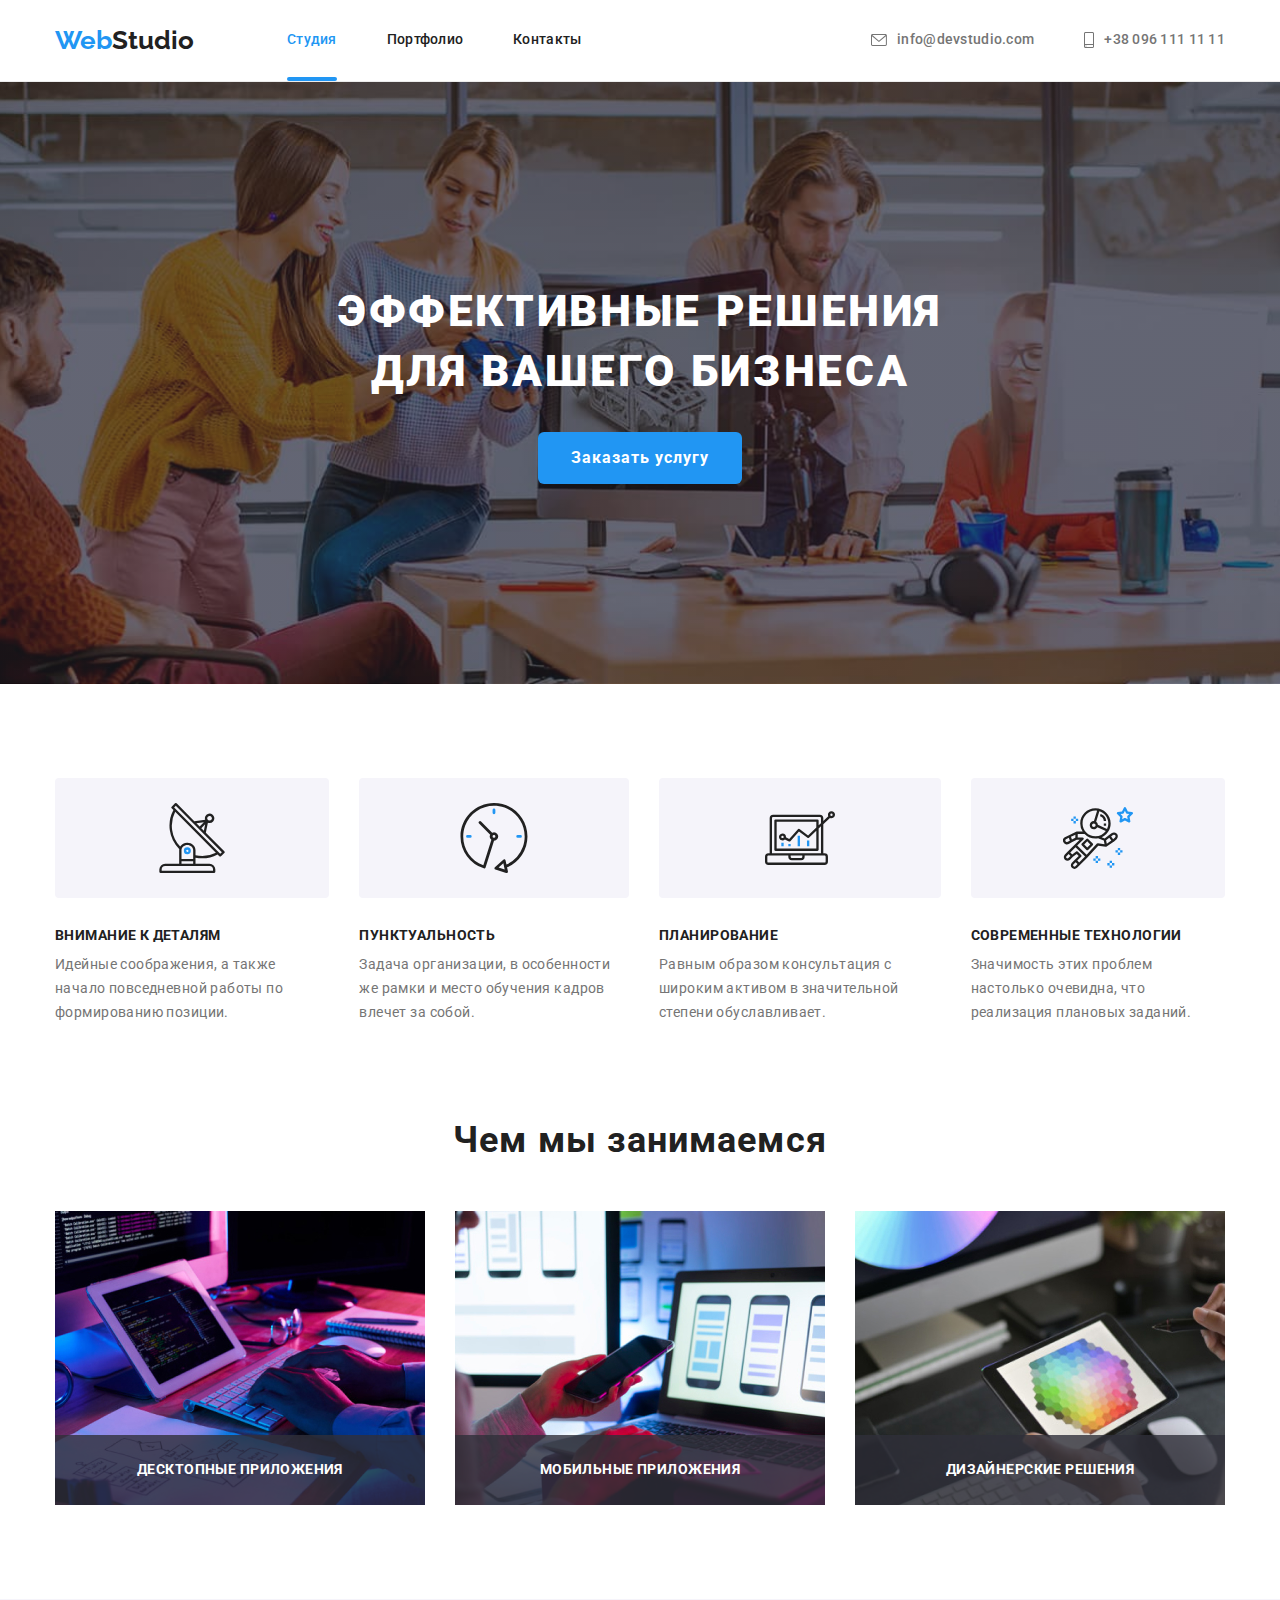
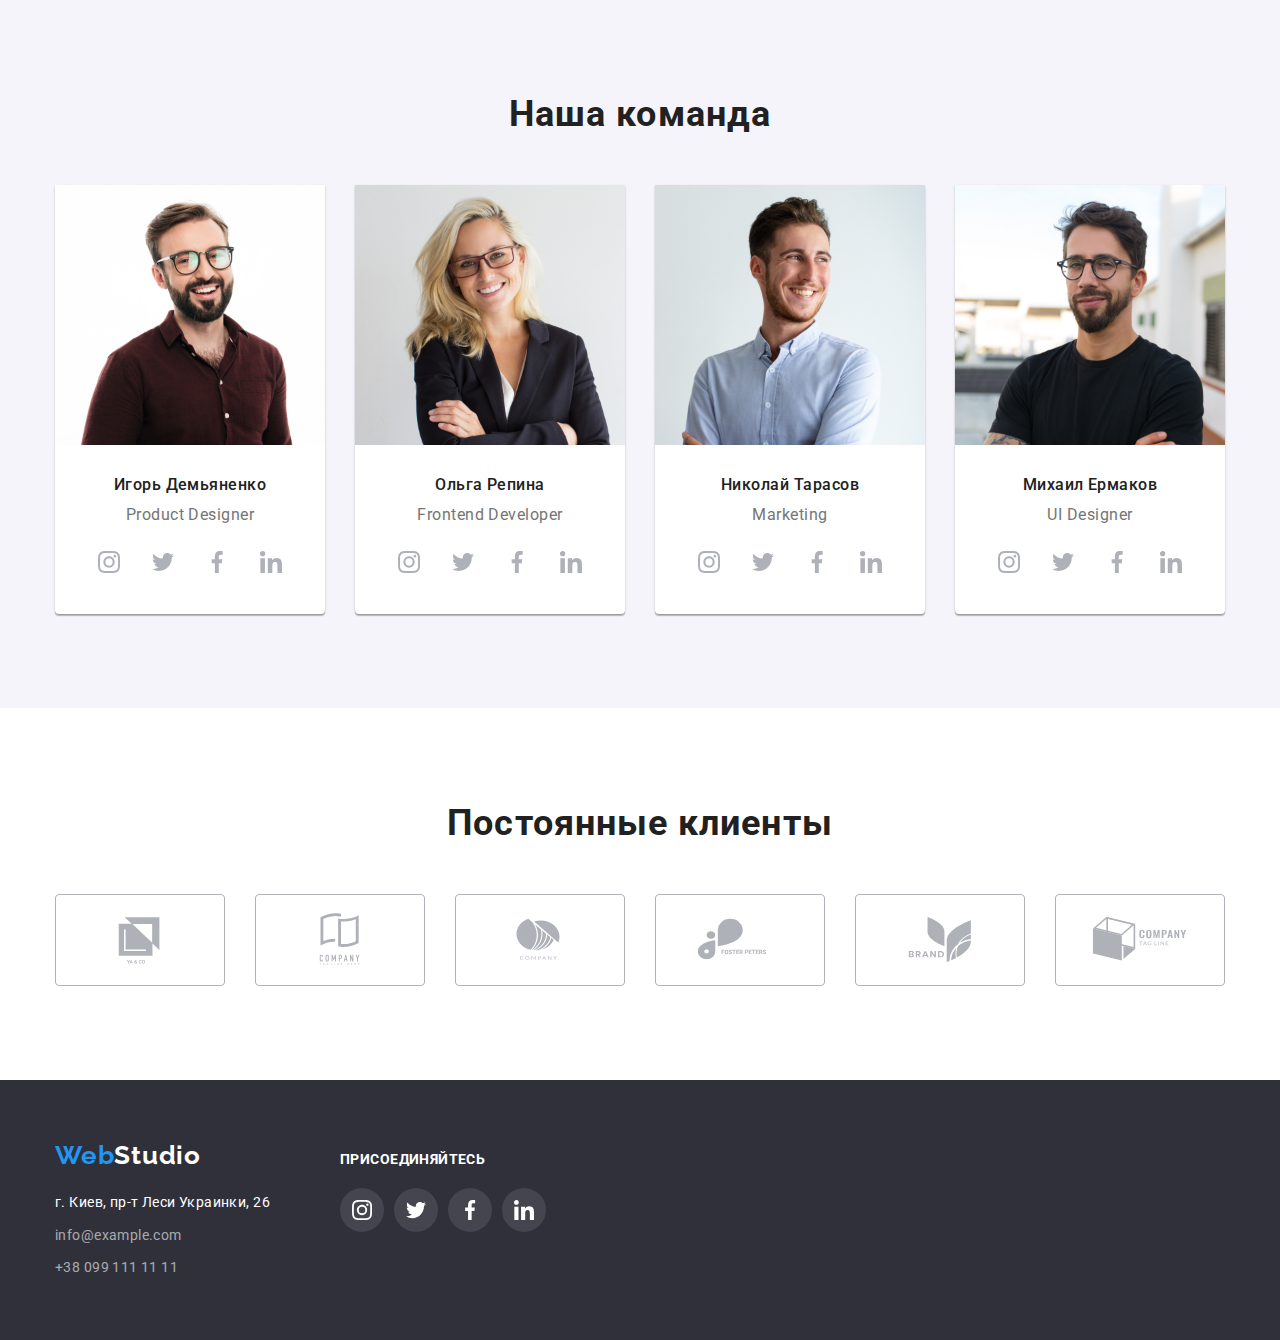
==== index.html @ 02d12624 "Initial commit" ====
<!DOCTYPE html>
<html lang="ru">
    <head>
        <meta charset="UTF-8">
        <meta http-equiv="X-UA-Compatible" content="IE=edge">
        <meta name="viewport" content="width=device-width, initial-scale=1.0">
        <title>Web Studio</title>
        <link href="https://fonts.googleapis.com/css2?family=Raleway:wght@700&family=Roboto:wght@400;500;700;900&display=swap"
            rel="stylesheet">
        <link rel="stylesheet" href="https://cdnjs.cloudflare.com/ajax/libs/modern-normalize/1.1.0/modern-normalize.min.css">
        <link rel="stylesheet" href="./css/styles.css">
    </head>
    <body>

                            <!-- Хедер-->
    <header class="header">
        <div class="container header-container">
            <nav class="header-nav">

                            <!-- Лого сторінки-->

            <a class="header-logo" href="index.html" ><span class="logo-blue">Web</span>Studio</a>

                            <!-- Навігація сторінки-->

            <ul class="site-nav list">
                <li class="nav-item"><a href="index.html" class="site-nav-link current">Студия</a></li>
                <li class="nav-item"><a href="./portfolio.html" class="site-nav-link" >Портфолио</a></li>
                <li class="nav-item"><a href="/" class="site-nav-link">Контакты</a></li>
            </ul>
            </nav>

                            <!-- Контакти в хедері-->
        
            <ul class="contacts list">
                <li class="itm">
                    <a class="mail-phone" href="mailto:info@devstudio.com">
                        <svg class="contacts-icon" width="16" height="12">
                            <use href="./images/icons.svg#header-envelope"></use>
                        </svg>
                    info@devstudio.com
                    </a>
                </li>
                <li class="itm">
                    <a class="mail-phone" href="tel:+380961111111" >
                        <svg class="contacts-icon" width="10" height="16">
                            <use href="./images/icons.svg#header-smartphone"></use>
                        </svg>
                    +38 096 111 11 11
                    </a>
                </li>
            </ul>
        </div>
    </header>

                            <!-- Основна частина з секціями-->
    <main>

                            <!-- Секція "Герой"-->

        <section class="hero">
            <div class="container">
            <h1 class="hero-title">Эффективные решения для вашего бизнеса</h1>
            <button type="button" class="hero-button" data-modal-open>Заказать услугу</button>
            </div>
        </section>
    
                            <!-- Секція Наши преимущества -->

        <section class="section">
            <div class="container">
            <h2 class="advantages-title non-visiable">Наши преимущества</h2>
            <ul class="advantages-list list">
                <li class="advantages-item">
                    <div class="advantages-fond">
                        <svg class="advantage-icon" width="70" height="70"> 
                            <use href="./images/advantages-icons.svg#antenna"> 
                            </use> 
                        </svg>
                    </div>
                    <h3 class="advantages-subject">Внимание к деталям</h3>
                    <p class="advantages-text">Идейные соображения, а также начало повседневной работы по формированию позиции.</p>
                </li>
                <li class="advantages-item">
                    <div class="advantages-fond">
                        <svg class="advantage-icon" width="70" height="70">
                            <use href="./images/advantages-icons.svg#clock">
                            </use>
                        </svg>
                    </div>
                    <h3 class="advantages-subject">Пунктуальность</h3>
                    <p class="advantages-text">Задача организации, в особенности же рамки и место обучения кадров влечет за собой.</p>
                </li>
                <li class="advantages-item">
                    <div class="advantages-fond">
                        <svg class="advantage-icon" width="70" height="70">
                            <use href="./images/advantages-icons.svg#diagram">
                            </use>
                        </svg>
                    </div>
                    <h3 class="advantages-subject">Планирование</h3>
                    <p class="advantages-text">Равным образом консультация с широким активом в значительной степени обуславливает.</p>
                </li>
                <li class="advantages-item">
                    <div class="advantages-fond">
                        <svg class="advantage-icon" width="70" height="70">
                            <use href="./images/advantages-icons.svg#astronaut">
                            </use>
                        </svg>
                    </div>
                    <h3 class="advantages-subject">Современные технологии</h3>
                    <p class="advantages-text">Значимость этих проблем настолько очевидна, что реализация плановых заданий.</p>
                </li>
            </ul>
            </div>
        </section>

                            <!-- Секція Чем мы занимаемся -->

        <section class="section activity">
            <div class="container">
            <h2 class="activity-title">Чем мы занимаемся</h2>
            <ul class="activity-list list">
                <li class="activity-item">
                    <div class="activity-box">
                        <img class="activity-img" src="./images/img-1.jpg" alt="набор кода" width="370">
                        <h3 class="activity-text">Десктопные приложения</h3>
                    </div>
                </li>
                <li class="activity-item">
                    <div class="activity-box">
                        <img class="activity-img" src="./images/img-2.jpg" alt="смартфон в руке" width="370">
                        <h3 class="activity-text">Мобильные приложения</h3>
                    </div>
                </li>
                <li class="activity-item">
                    <div class="activity-box">
                        <img class="activity-img" src="./images/img-3.jpg" alt="выбор цвета на планшете" width="370">
                        <h3 class="activity-text">Дизайнерские решения</h3>
                    </div>
                </li>
            </ul>
            </div>
        </section>

                            <!-- Секція Наша команда -->

        <section class="section team">
            <div class="container">
            <h2 class="team-title">Наша команда</h2>
            <ul class="team-list list">
                <li class="team-item">
                    <img class="team-image" src="./images/img-4.jpg" alt="Игорь Демьяненко" width="270">
                    <div class="team-text">
                    <h3 class="team-name">Игорь Демьяненко</h3>
                    <p class="team-position">Product Designer</p>
                    <ul class="socials list">
                        <li class="socials-item">
                            <a class="socials-link socials-link-instagram" href="">
                                <svg class="socials-icon" width="22" height="22">
                                    <use href="./images/icons.svg#social-links-instagram"></use>
                                </svg>
                            </a>
                        </li>
                        <li class="socials-item">
                            <a class="socials-link socials-link-twitter" href="">
                                <svg class="socials-icon" width="22" height="22">
                                    <use href="./images/icons.svg#social-links-twitter"></use>
                                </svg>
                            </a>
                        </li>
                        <li class="socials-item">
                            <a class="socials-link socials-link-facebook" href="">
                                <svg class="socials-icon" width="22" height="22">
                                    <use href="./images/icons.svg#social-links-facebook"></use>
                                </svg>
                            </a>
                        </li>
                        <li class="socials-item">
                            <a class="socials-link socials-link-linkedin" href="">
                                <svg class="socials-icon" width="22" height="22">
                                    <use href="./images/icons.svg#social-links-linkedin"></use>
                                </svg>
                            </a>
                        </li>
                    </ul>
                    </div>
                </li>
                <li class="team-item">
                    <img class="team-image" src="./images/img-5.jpg" alt="Ольга Репина" width="270">
                    <div class="team-text">
                    <h3 class="team-name">Ольга Репина</h3>
                    <p class="team-position">Frontend Developer</p>
                    <ul class="socials list">
                        <li class="socials-item">
                            <a class="socials-link socials-link-instagram" href="">
                                <svg class="socials-icon" width="22" height="22">
                                    <use href="./images/icons.svg#social-links-instagram"></use>
                                </svg>
                            </a>
                        </li>
                        <li class="socials-item">
                            <a class="socials-link socials-link-twitter" href="">
                                <svg class="socials-icon" width="22" height="22">
                                    <use href="./images/icons.svg#social-links-twitter"></use>
                                </svg>
                            </a>
                        </li>
                        <li class="socials-item">
                            <a class="socials-link socials-link-facebook" href="">
                                <svg class="socials-icon" width="22" height="22">
                                    <use href="./images/icons.svg#social-links-facebook"></use>
                                </svg>
                            </a>
                        </li>
                        <li class="socials-item">
                            <a class="socials-link socials-link-linkedin" href="">
                                <svg class="socials-icon" width="22" height="22">
                                    <use href="./images/icons.svg#social-links-linkedin"></use>
                                </svg>
                            </a>
                        </li>
                    </ul>
                    </div>
                </li>
                <li class="team-item">
                    <img class="team-image" src="./images/img-6.jpg" alt="Николай Тарасов" width="270">
                    <div class="team-text">
                    <h3 class="team-name">Николай Тарасов</h3>
                    <p class="team-position">Marketing</p>
                    <ul class="socials list">
                        <li class="socials-item">
                            <a class="socials-link socials-link-instagram" href="">
                                <svg class="socials-icon" width="22" height="22">
                                    <use href="./images/icons.svg#social-links-instagram"></use>
                                </svg>
                            </a>
                        </li>
                    
                        <li class="socials-item">
                            <a class="socials-link socials-link-twitter" href="">
                                <svg class="socials-icon" width="22" height="22">
                                    <use href="./images/icons.svg#social-links-twitter"></use>
                                </svg>
                            </a>
                        </li>
                    
                        <li class="socials-item">
                            <a class="socials-link socials-link-facebook" href="">
                                <svg class="socials-icon" width="22" height="22">
                                    <use href="./images/icons.svg#social-links-facebook"></use>
                                </svg>
                            </a>
                        </li>
                    
                        <li class="socials-item">
                            <a class="socials-link socials-link-linkedin" href="">
                                <svg class="socials-icon" width="22" height="22">
                                    <use href="./images/icons.svg#social-links-linkedin"></use>
                                </svg>
                            </a>
                        </li>
                    </ul>
                    </div>
                </li>
                <li class="team-item">
                    <img class="team-image" src="./images/img-7.jpg" alt="Михаил Ермаков" width="270">
                    <div class="team-text">
                    <h3 class="team-name">Михаил Ермаков</h3>
                    <p class="team-position">UI Designer</p>
                    <ul class="socials list">
                        <li class="socials-item">
                            <a class="socials-link socials-link-instagram" href="">
                                <svg class="socials-icon" width="22" height="22">
                                    <use href="./images/icons.svg#social-links-instagram"></use>
                                </svg>
                            </a>
                        </li>
                    
                        <li class="socials-item">
                            <a class="socials-link socials-link-twitter" href="">
                                <svg class="socials-icon" width="22" height="22">
                                    <use href="./images/icons.svg#social-links-twitter"></use>
                                </svg>
                            </a>
                        </li>
                    
                        <li class="socials-item">
                            <a class="socials-link socials-link-facebook" href="">
                                <svg class="socials-icon" width="22" height="22">
                                    <use href="./images/icons.svg#social-links-facebook"></use>
                                </svg>
                            </a>
                        </li>
                    
                        <li class="socials-item">
                            <a class="socials-link socials-link-linkedin" href="">
                                <svg class="socials-icon" width="22" height="22">
                                    <use href="./images/icons.svg#social-links-linkedin"></use>
                                </svg>
                            </a>
                        </li>
                    </ul>
                    </div>
                </li>   
            </ul>
            </div>
        </section>
                            <!-- Секція Постоянные клиенты -->
        <section class="section clients">
            <div class="container"> 
            <h2 class="clients-title">Постоянные клиенты</h2>
                <ul class="clients-list list">
                    <li class="clients-item">
                        <a class="clients-link" href="">
                            <svg class="clients-icon" width="106" height="60">
                                <use href="./images/icons.svg#logo-1"></use>
                            </svg>
                        </a>
                    </li>
                    <li class="clients-item">
                        <a class="clients-link" href="">
                            <svg class="clients-icon" width="106" height="60">
                                <use href="./images/icons.svg#logo-2"></use>
                            </svg>
                        </a>
                    </li>
                    <li class="clients-item">
                        <a class="clients-link" href="">
                            <svg class="clients-icon" width="106" height="60">
                                <use href="./images/icons.svg#logo-3"></use>
                            </svg>
                        </a>
                    </li>
                    <li class="clients-item">
                        <a class="clients-link" href="">
                            <svg class="clients-icon" width="106" height="60">
                                <use href="./images/icons.svg#logo-4"></use>
                            </svg>
                        </a>
                    </li>
                    <li class="clients-item">
                        <a class="clients-link" href="">
                            <svg class="clients-icon" width="106" height="60">
                                <use href="./images/icons.svg#logo-5"></use>
                            </svg>
                        </a>
                    </li>
                    <li class="clients-item">
                        <a class="clients-link" href="">
                            <svg class="clients-icon" width="106" height="60">
                                <use href="./images/icons.svg#logo-6"></use>
                            </svg>
                        </a>
                    </li>
                </ul>
            </div>
        </section>
    </main>
                                    <!-- Футер-->
    <footer class="footer">
        <div class="container">
            <address class="footer-address">
                <a class="footer-logo-web" href="">Web<span class="footer-logo-studio">Studio</span></a>
                <ul class="list">
                    <li class="footer-address-item">
                        <a class="footer-item-map" href="https://goo.gl/maps/c1n4icCPhH8XGdS66" target="_blank"
                            rel="noreferrer   noopener">г. Киев, пр-т Леси Украинки, 26</a>
                    </li>
                    <li class="footer-address-item">
                        <a class="footer-item-contact" href="maito:info@example.com">info@example.com</a>
                    </li>
                    <li class="footer-address-item">
                        <a class="footer-item-contact" href="tel:+380991111111">+38 099 111 11 11</a>
                    </li>
                </ul>
            </address>
            <div class="footer-join">
                <h3 class="footer-join-title">присоединяйтесь</h3>
                <ul class="footer-join-list list">
                    <li class="footer-list-item">
                        <a class="footer-item-link" href="">
                            <svg class="footer-link-icon" width="20" height="20">
                                <use href="./images/icons.svg#social-links-instagram"></use>
                            </svg>
                        </a>
                    </li>
                    <li class="footer-list-item">
                        <a class="footer-item-link" href="">
                            <svg class="footer-link-icon" width="20" height="20">
                                <use href="./images/icons.svg#social-links-twitter"></use>
                            </svg>
                        </a>
                    </li>
                    <li class="footer-list-item">
                        <a class="footer-item-link" href="">
                            <svg class="footer-link-icon" width="20" height="20">
                                <use href="./images/icons.svg#social-links-facebook"></use>
                            </svg>
                        </a>
                    </li>
                    <li class="footer-list-item">
                        <a class="footer-item-link" href="">
                            <svg class="footer-link-icon" width="20" height="20">
                                <use href="./images/icons.svg#social-links-linkedin"></use>
                            </svg>
                        </a>
                    </li>
                </ul>
            </div>
        </div>
    </footer>

                                <!-- МОДАЛЬНЕ ВІКНО -->
    <div class="backdrop is-hidden" data-modal>
        <div class="modal-wrapper">
            <button class="modal-button" type="button" data-modal-close>
                <svg class="mobal-button-icon" width="18" height="18">
                    <use href="./images/assy-icons.svg#icon-close-black-18dp"></use>
                </svg>
            </button>
        </div>
    </div>

    <script src="./js/modal.js"></script>
    </body>
</html>
---- css/styles.css ----
:root {
  --main-black: #212121;
  --highlight-color: #2196f3;
  --white-color: #ffffff;
  --main-text-color: #757575;
  --transition-origin: 250ms cubic-bezier(0.4, 0, 0.2, 1);
}

/*Загальна стилізація сторінки*/
body {
  background-color: var(--white-color);
  color: var(--main-text-color);
  font-family: Roboto, sans-serif;
}

h1,
h2,
h3,
h4,
p {
  margin-top: 0px;
  margin-bottom: 0px;
}

img {
  display: block;
  max-width: 100%;
  height: auto;
}

.list {
  list-style: none;
  padding: 0px;
  margin: 0px;
}

.non-visiable {
  position: absolute;
  width: 1px;
  height: 1px;
  margin: -1px;
  border: 0;
  padding: 0;
  white-space: nowrap;
  clip-path: inset(100%);
  clip: rect(0 0 0 0);
  overflow: hidden;
}

.container {
  width: 1200px;
  padding-left: 15px;
  padding-right: 15px;
  margin-left: auto;
  margin-right: auto;
}

/*Стилізвція ХЕДЕРА*/

.header {
  border-bottom: 1px solid #ececec;
}

.header-container {
  display: flex;
  align-items: center;
}

.header-nav {
  display: flex;
  align-items: center;
}

/*Стилізвція лого*/
.header-logo {
  color: var(--main-black);
  text-decoration: none;
  font-family: Raleway, sans-serif;
  font-weight: 700;
  font-size: 26px;
  line-height: 1.19;
  margin-right: 93px;
  padding-top: 25px;
  padding-bottom: 25px;
}

.logo-blue {
  color: var(--highlight-color);
}

/*Стилізвція навігації*/
.site-nav {
  display: flex;
  align-items: center;
}

.nav-item {
  position: relative;

  margin-right: 50px;
}

.nav-item:last-child {
  margin-right: 0px;
}

.site-nav-link {
  display: block;
  padding: 32px 0;

  color: var(--main-black);
  text-decoration: none;
  font-weight: 500;
  font-size: 14px;
  line-height: 1.14;
  letter-spacing: 0.02em;

  transition: color var(--transition-origin);
}

.site-nav-link:hover,
.site-nav-link:focus {
  color: var(--highlight-color);
}

/* ПІДСВІТКА АКТИВНОЇ СТОРІНКИ */

.current{
    color: var(--highlight-color);
}

.current::after{
  content: '';
  display: block;

  position: absolute;
  bottom: -1px;
  left: 0;

  width: 100%;
  height: 4px;
  border-radius: 2px;
  background-color: var(--highlight-color);

}

/*Стилізвція контактів в хедері (пошта, тел)*/
.contacts {
  display: flex;
  align-items: center;
  margin-left: auto;
}

.itm{
  display: flex;
  text-align: center;
  justify-content: center;
  margin-right: 50px;
  
}

.itm:last-child {
  margin-right: 0px;
}

.contacts-icon{
  fill: currentColor;
  margin-right: 10px;
}

.mail-phone {
  color: var(--main-text-color);
  text-decoration: none;
  font-weight: 500;
  font-size: 14px;
  line-height: 1.14;
  letter-spacing: 0.02em;
  padding-top: 32px;
  padding-bottom: 32px;

  display: flex;
  text-align: center;
  justify-content: center;
  align-items: center;

  transition: color var(--transition-origin);
}

.mail-phone:hover,
.mail-phone:focus {
  color: var(--highlight-color);
}
/*Стилізвція основної частини (Секцій)*/

/*Стилізвція Герой */
.hero {
  background-color: #2f303a;
  text-align: center;
  padding-top: 200px;
  padding-bottom: 200px;
  max-width: 1600px;
  margin-left: auto;
  margin-right: auto;

  background-image: linear-gradient(to right, rgba(47, 48, 58, 0.4), rgba(47, 48, 58, 0.4)),
    url(../images/hero-background.jpg);
  background-size: cover;
  background-repeat: no-repeat;
  background-position: center;
}

.hero-title {
  color: var(--white-color);
  font-weight: 900;
  font-size: 44px;
  line-height: 1.36;
  letter-spacing: 0.06em;
  text-transform: uppercase;
  width: 696px;
  margin-right: auto;
  margin-left: auto;
  margin-bottom: 30px;
}

.hero-button {
  display: inline-block;
  background-color: var(--highlight-color);
  color: var(--white-color);
  font-weight: 700;
  font-size: 16px;
  line-height: 1.87;
  letter-spacing: 0.06em;
  text-align: center;
  border: 1px solid transparent;
  border-radius: 6px;
  cursor: pointer;
  padding: 10px 32px;
  min-width: 200px;
  min-height: 50px;

  transition: background-color var(--transition-origin), color var(--transition-origin);
}

.hero-button:hover,
.hero-button:focus {
  background-color: var(--white-color);
  color: var(--highlight-color);
}

/*Загальна Стилізація інших секцій */

.section {
  padding-top: 94px;
  padding-bottom: 94px;
}

/*Стилізвція Секції Наши преимущества*/

.advantages-title {
  color: var(--main-black);
  font-weight: 700;
  font-size: 36px;
  line-height: 1.17;
  letter-spacing: 0.03em;
  text-align: center;
  margin-bottom: 50px;
}

.advantages-list {
  display: flex;
  align-items: center;
  justify-content: center;
}

.advantages-item {
display: block;
justify-content: center;
align-items: center;
margin-right: 30px;
}

.advantages-item:last-child {
  margin-right: 0px;
}

.advantages-fond{
  display: flex;
  justify-content: center;
  align-items: center;
  margin-bottom: 30px;
  height: 120px;
  background-color:#F5F4FA;
  border-radius: 4px;
}

.advantage-icon{
  display: block;
}

.advantages-subject {
  color: var(--main-black);
  font-weight: 700;
  font-size: 14px;
  line-height: 1.14;
  text-transform: uppercase;
  letter-spacing: 0.03em;
  margin-bottom: 10px;
}

.advantages-text {
  font-size: 14px;
  line-height: 1.71;
  letter-spacing: 0.03em;
}

/*Стилізвція Секції Чем мы занимаемся*/

.activity {
  padding-top: 0px;
}

.activity-title {
  color: var(--main-black);
  font-weight: 700;
  font-size: 36px;
  line-height: 1.17;
  letter-spacing: 0.03em;
  text-align: center;
  margin-bottom: 50px;
}

.activity-list {
  display: flex;
  align-items: center;
}

.activity-item {
  margin-right: 30px;
}
.activity-item:last-child {
  margin-right: 0px;
}

.activity-box{
  position: relative;
}

.activity-text{
  position: absolute;
  width: 100%;
  height: 70px;
  background-color: rgba(47, 48, 58, 0.8);
  bottom: 0;
  left: 0;
  
  display: flex;
  justify-content: center;
  align-items: center;

  font-weight: 700;
  font-size: 14px;
  line-height: 1.14;
  letter-spacing: 0.03em;
  text-transform: uppercase;
  color: var(--white-color);
}
/*Стилізвція Секції Наша команда*/

.team {
  background-color: #f5f4fa;
}

.team-title {
  color: var(--main-black);
  font-weight: 700;
  font-size: 36px;
  line-height: 1.17;
  letter-spacing: 0.03em;
  text-align: center;
  margin-bottom: 50px;
}

.team-list {
  display: flex;
  align-items: center;
}

.team-item {
  margin-right: 30px;
  background-color: var(--white-color);
  box-shadow: 0px 1px 3px rgba(0, 0, 0, 0.12),
  0px 1px 1px rgba(0, 0, 0, 0.14),
  0px 2px 1px rgba(0, 0, 0, 0.2);
  border-radius: 0px 0px 4px 4px;
  
}

.team-item:last-child {
  margin-right: 0px;
}

.team-text {
  padding-top: 30px;
  padding-bottom: 30px;
}

.team-name {
  color: var(--main-black);
  font-weight: 500;
  font-size: 16px;
  line-height: 1.19;
  letter-spacing: 0.03em;
  text-align: center;
  margin-bottom: 10px;
  margin-left: auto;
  margin-right: auto;
}

.team-position {
  font-size: 16px;
  line-height: 1.19;
  letter-spacing: 0.03em;
  text-align: center;
  margin-left: auto;
  margin-right: auto;
}

/*Стилізвція SOCIALS (Instagram. Twitter, etc.)*/

.socials{
  display: flex;
  align-items: center;
  justify-content: center;
  margin-top: 16px;
}

.socials-item{

margin-right: 10px;
}

.socials-item:last-child {
  margin-right: 0px;
  }

.socials-link {
  display: flex;
  justify-content: center;
  align-items: center;
  width: 44px;
  height: 44px;
  border-radius: 50%;
  background-repeat: no-repeat;
  background-color: var(--white-color);

  transition: background-color var(--transition-origin);
} 

.socials-link:hover,
.socials-link:focus{
  background-color: var(--highlight-color);
}

.socials-icon{
  fill: #AFB1B8;

  transition: fill var(--transition-origin);
}

.socials-icon:hover,
.socials-icon:focus{
  fill: var(--white-color);
}

.socials-link:hover .socials-icon,
.socials-link:focus .socials-icon{
  fill: var(--white-color);
}

/*Стилізвція Постоянные клиенты */


.clients-title {
  color: var(--main-black);
  font-weight: 700;
  font-size: 36px;
  line-height: 1.17;
  letter-spacing: 0.03em;
  text-align: center;
  margin-bottom: 50px;
}

.clients-list{
  display: flex;
  align-items: center;
  justify-content: center;
  
  }
.clients-item{
  margin-right: 30px;
}

.clients-item:last-child {
  margin-right: 0px;
}

.clients-link{
  display: flex;
  justify-content: center;
  align-items: center;
  width: 170px;
  height: 92px;
  border: 1px solid #AFB1B8;
  border-radius: 4px;

  transition: border-color var(--transition-origin);
}

.clients-link:hover,
.clients-link:focus {
  border-color: var(--highlight-color);
}

.clients-icon{
  fill: #AFB1B8 ;

  transition: fill var(--transition-origin), ;
}

.clients-link:hover .clients-icon,
.clients-link:focus .clients-icon{
  fill: var(--highlight-color);
}

/*СТИЛІЗАЦІЯ ФУТЕРА */

.footer {
  padding-top: 60px;
  padding-bottom: 60px;
  background-color: #2f303a;
}

.footer .container {
  display: flex;
  align-items: baseline;
}

.footer-address {
  margin-right: 70px;
}

/*  ЛОГОТИП */

.footer-logo-web {
  display: inline-block;
  margin-bottom: 20px;
}

.footer-logo-web,
.footer-logo-studio {
  font-family: Raleway, sans-serif;
  font-style: normal;
  font-weight: 700;
  font-size: 26px;
  line-height: 1.19;
  letter-spacing: 0.03em;
  color: var(--highlight-color);
  text-decoration: none;
}

.footer-logo-studio {
  color: var(--white-color);
}

/* АДРЕСА І КОНТАКТИ */

.footer-address-item:not(:last-child) {
  margin-bottom: 9px;
}

.footer-item-map,
.footer-item-contact {
  font-style: normal;
  font-weight: 400;
  font-size: 14px;
  line-height: 1.71;
  letter-spacing: 0.03em;
  color: var(--white-color);
  text-decoration: none;

  transition: color var(--transition-origin);
}

.footer-item-map:hover,
.footer-item-map:focus{
  color: var(--highlight-color);
}

.footer-item-contact {
  color: rgba(255, 255, 255, 0.6);

  transition: color var(--transition-origin);
}

.footer-item-contact:hover,
.footer-item-contact:focus {
  color: var(--highlight-color);
}

/* ПРИСОЕДИНЯЙТЕСЬ */

.footer-join-title {
  font-weight: 700;
  font-size: 14px;
  line-height: 1.14;
  letter-spacing: 0.03em;
  text-transform: uppercase;
  color: var(--white-color);

  margin-bottom: 20px;
}

.footer-join-list{
  display: flex;
}

.footer-list-item:not(:last-child) {
  margin-right: 10px;
}

.footer-item-link {
  display: flex;
  justify-content: center;
  align-items: center;
  background-color: rgba(255, 255, 255, 0.1);
  border-radius: 50%;
  width: 44px;
  height: 44px;

  transition: background-color var(--transition-origin);
}
              
.footer-item-link:hover,
.footer-item-link:focus {
  background-color: var(--highlight-color);
}

.footer-link-icon {
  fill: var(--white-color);
}

/* Стилізація СТОРІНКИ ПОРТФОЛІО */
.portfolio-title {
  color: var(--main-black);
  font-weight: 700;
  font-size: 36px;
  line-height: 1.17;
  letter-spacing: 0.03em;
  text-align: center;
  margin-bottom: 50px;
}

/* Стилізація кнопок*/
.button-list {
  display: flex;
  justify-content: center;
  align-items: center;
  margin-bottom: 50px;
}

.button-item {
  margin-right: 8px;
}
.button-item:last-child {
  margin-right: 0px;
}

.button {
   display: inline-block;
  text-align: center;
  border: 1px solid transparent;
  border-radius: 4px;
  padding: 6px 22px;
  min-height: 38px;

  background-color: #f5f4fa;
  color: var(--main-black);
  font-weight: 500;
  font-size: 16px;
  line-height: 1.62;
  letter-spacing: 0.03em;

  transition: color var(--transition-origin), background-color var(--transition-origin), box-shadow var(--transition-origin);
}

.button:hover,
.button:focus {
  background-color: var(--highlight-color);
  color: var(--white-color);
  box-shadow: 0px 3px 1px rgba(0, 0, 0, 0.1),
  0px 1px 2px rgba(0, 0, 0, 0.08),
  0px 2px 2px rgba(0, 0, 0, 0.12);
  cursor: pointer;
}

/* Стилізація секції з картинками-блокамм*/

.examples-list {
  display: flex;
  flex-wrap: wrap;
}

.examples-item {
  margin-right: 30px;
  margin-bottom: 30px;
}

.examples-item:nth-child(3n) {
  margin-right: 0px;
}

.examples-item:nth-last-child(-n + 3) {
  margin-bottom: 0px;
}

.examples-item-link {
  display: block;
  text-decoration: none;

  transition: box-shadow var(--transition-origin);
}

.examples-item-link:hover,
.examples-item-link:focus {
  box-shadow: 0px 1px 1px rgba(0, 0, 0, 0.12), 0px 4px 4px rgba(0, 0, 0, 0.06),
    1px 4px 6px rgba(0, 0, 0, 0.16);
}

.examples-overlay {
  position: relative;
  overflow: hidden;
}

.example-overlay-text {
  position: absolute;
  top: 0;
  left: 0;
  width: 100%;
  height: 100%;
 

  display: flex;
  justify-content: center;
  align-items: center;
  padding: 63px 24px;
  

  transform: translateY(100%);
  transition: transform var(--transition-origin);

  background-color: var(--highlight-color);

  font-weight: 400;
  font-size: 18px;
  line-height: 1.56;
  letter-spacing: 0.03em;
  color: var(--white-color);
}

.examples-item-link:hover .example-overlay-text,
.examples-item-link:focus .example-overlay-text {
  transform: translateY(0);
}

.example-img {
  width: 370px;
  height: auto;
}

.example-title {
  color: var(--main-black);
  font-weight: 700;
  font-size: 18px;
  line-height: 2;
  letter-spacing: 0.06em;
  margin-bottom: 4px;
}

.example-text {
  font-size: 16px;
  line-height: 1.87;
  letter-spacing: 0.03em;
  color: var(--main-text-color);
  text-decoration: none;
}

.for-borders {
  padding-top: 20px;
  padding-bottom: 20px;
  padding-left: 24px;
  padding-right: 24px;
  border-bottom: 1px solid #eeeeee;
  border-right: 1px solid #eeeeee;
  border-left: 1px solid #eeeeee;
}

/* МОДАЛЬНЕ ВІКНО */

.backdrop {
  position: fixed;
  top: 0;
  left: 0;
  width: 100%;
  height: 100%;

  background-color: rgba(0, 0, 0, 0.2);
  opacity: 1;
  visibility: visible;
  pointer-events: initial;

  transition: opacity 250ms cubic-bezier(0.4, 0, 0.2, 1), visibility 250ms cubic-bezier(0.4, 0, 0.2, 1);
}

.backdrop.is-hidden {
  opacity: 0;
  visibility: hidden;
  pointer-events: none;
}

.modal-wrapper {
  position: absolute;
  top: 50%;
  left: 50%;
  transform: translate(-50%, -50%);
  width: 528px;
  height: 581px;
  border-radius: 4px;

  background-color: var(--white-color);
  box-shadow: 0px 1px 3px rgba(0, 0, 0, 0.12),
    0px 1px 1px rgba(0, 0, 0, 0.14),
    0px 2px 1px rgba(0, 0, 0, 0.2);
}

.modal-button {
  position: absolute;
  top: 8px;
  right: 8px;
  width: 30px;
  height: 30px;
  border-radius: 50%;

  display: flex;
  align-items: center;
  justify-content: center;
  cursor: pointer;
  background-color: var(--white-color);
  border: 1px solid rgba(0, 0, 0, 0.1);
}
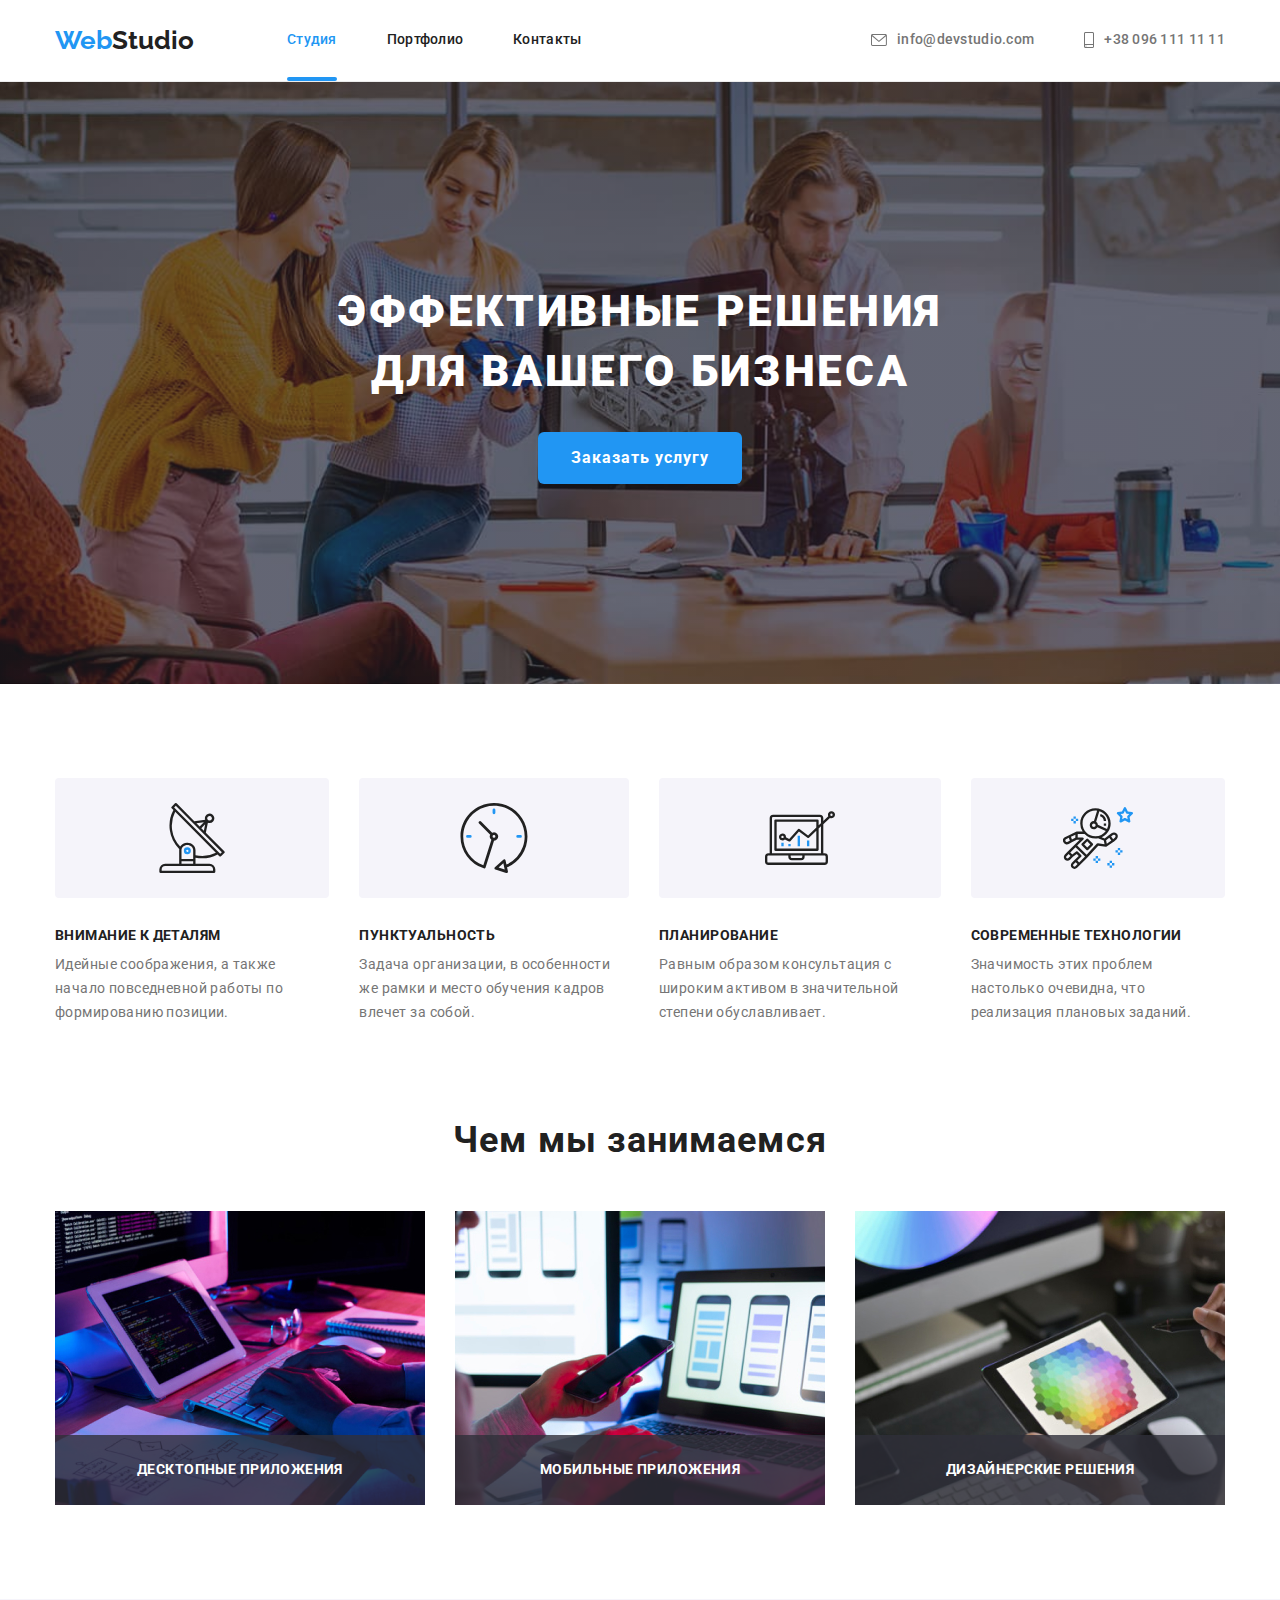
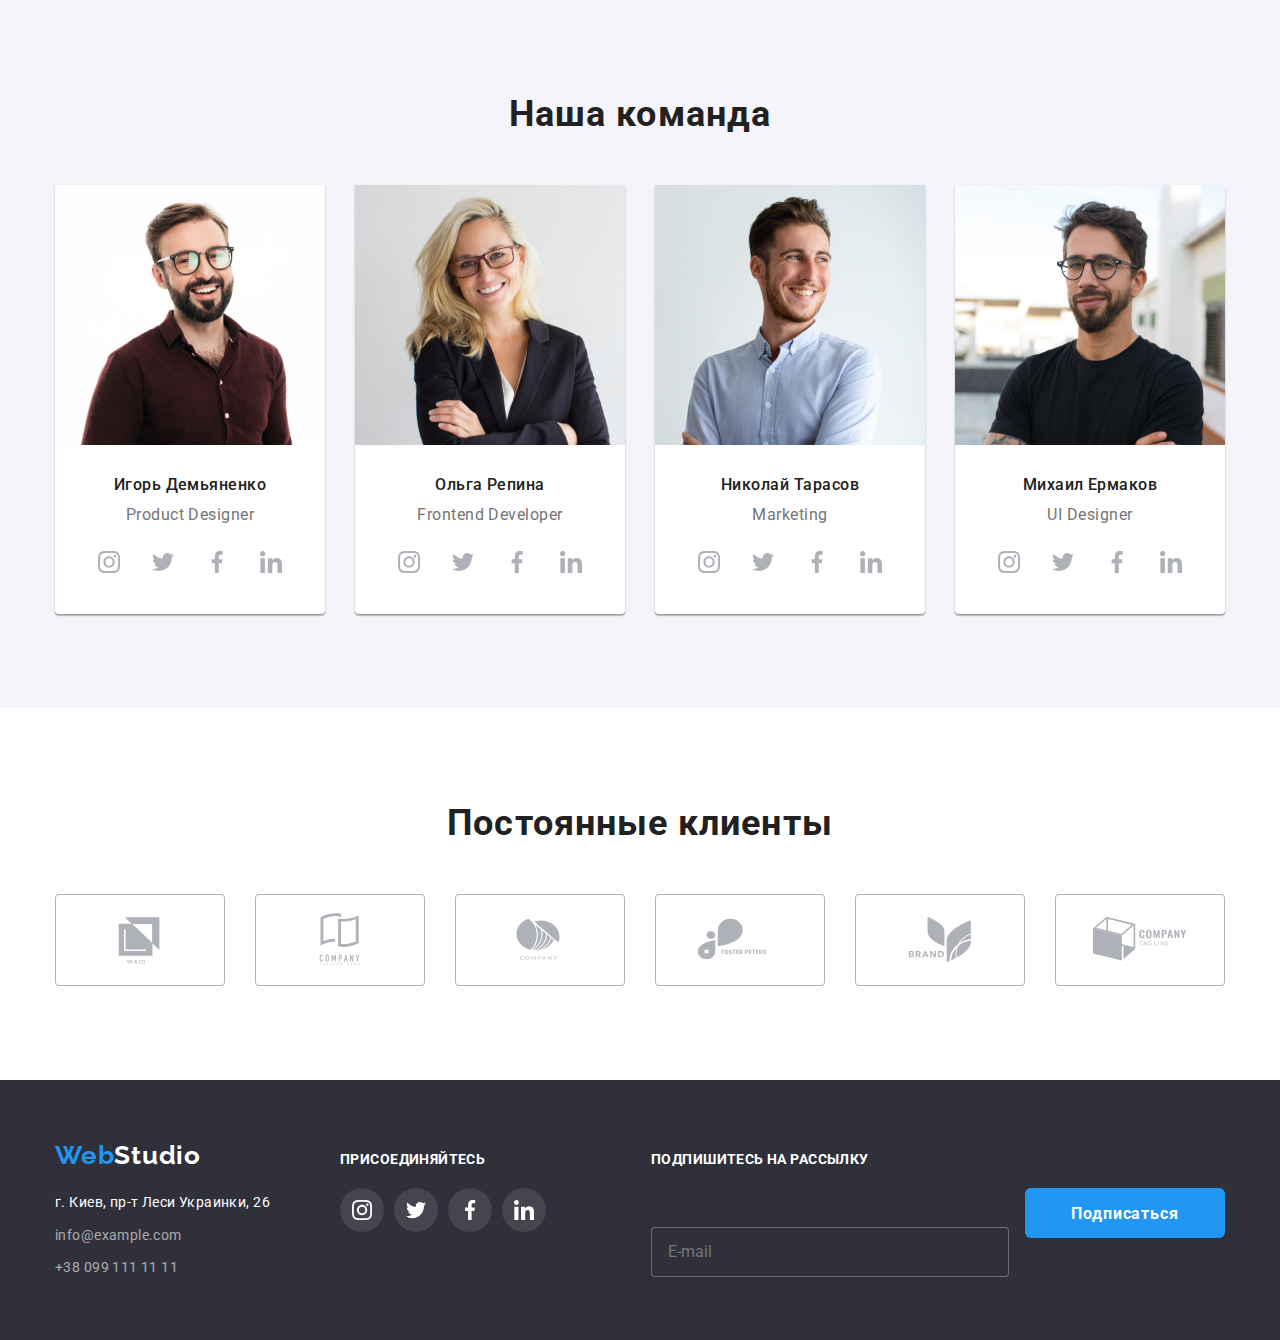
==== commit 69a5e1b1: "footer developemnt" ====
--- a/index.html
+++ b/index.html
@@ -408,7 +408,18 @@
                     </li>
                 </ul>
             </div>
-        </div>
+            <div class="footer-subscribe">
+                <h3 class="footer-subscribe-title">Подпишитесь на рассылку</h3>
+                <form class="footer-form">
+                    <input class="footer-subscribe-email" type="email" name="email" placeholder="E-mail">
+                    <button class="footer-subscribe-button" type="submit"> 
+                    Подписаться
+                        <svg class="footer-button-icon" width="" height="">
+                            <use href=""> </use>
+                        </svg>
+                    </button>
+                </form>
+            </div>
     </footer>
 
                                 <!-- МОДАЛЬНЕ ВІКНО -->
--- a/css/styles.css
+++ b/css/styles.css
@@ -649,6 +649,48 @@
   fill: var(--white-color);
 }
 
+/* Підписуйтесь на розсилку */
+
+.footer-subscribe{
+  margin-left: auto;
+}
+
+.footer-subscribe-title {
+  font-weight: 700;
+  font-size: 14px;
+  line-height: 1.14;
+  letter-spacing: 0.03em;
+  text-transform: uppercase;
+  color: var(--white-color);
+
+  margin-bottom: 20px;
+}
+.footer-subscribe-email{
+  min-width: 358px;
+  min-height: 50px;
+  border: 1px solid rgba(255, 255, 255, 0.3);
+  border-radius: 4px;
+  padding: 15px 16px;
+  margin-right: 12px;
+  background-color: rgba(47, 48, 58, 1);
+}
+
+.footer-subscribe-button {
+  display: inline-block;
+  background-color: var(--highlight-color);
+  color: var(--white-color);
+  font-weight: 700;
+  font-size: 16px;
+  line-height: 1.87;
+  letter-spacing: 0.06em;
+  text-align: center;
+  border: 1px solid transparent;
+  border-radius: 6px;
+  cursor: pointer;
+  padding: 10px 32px;
+  width: 200px;
+  height: 50px;}
+
 /* Стилізація СТОРІНКИ ПОРТФОЛІО */
 .portfolio-title {
   color: var(--main-black);
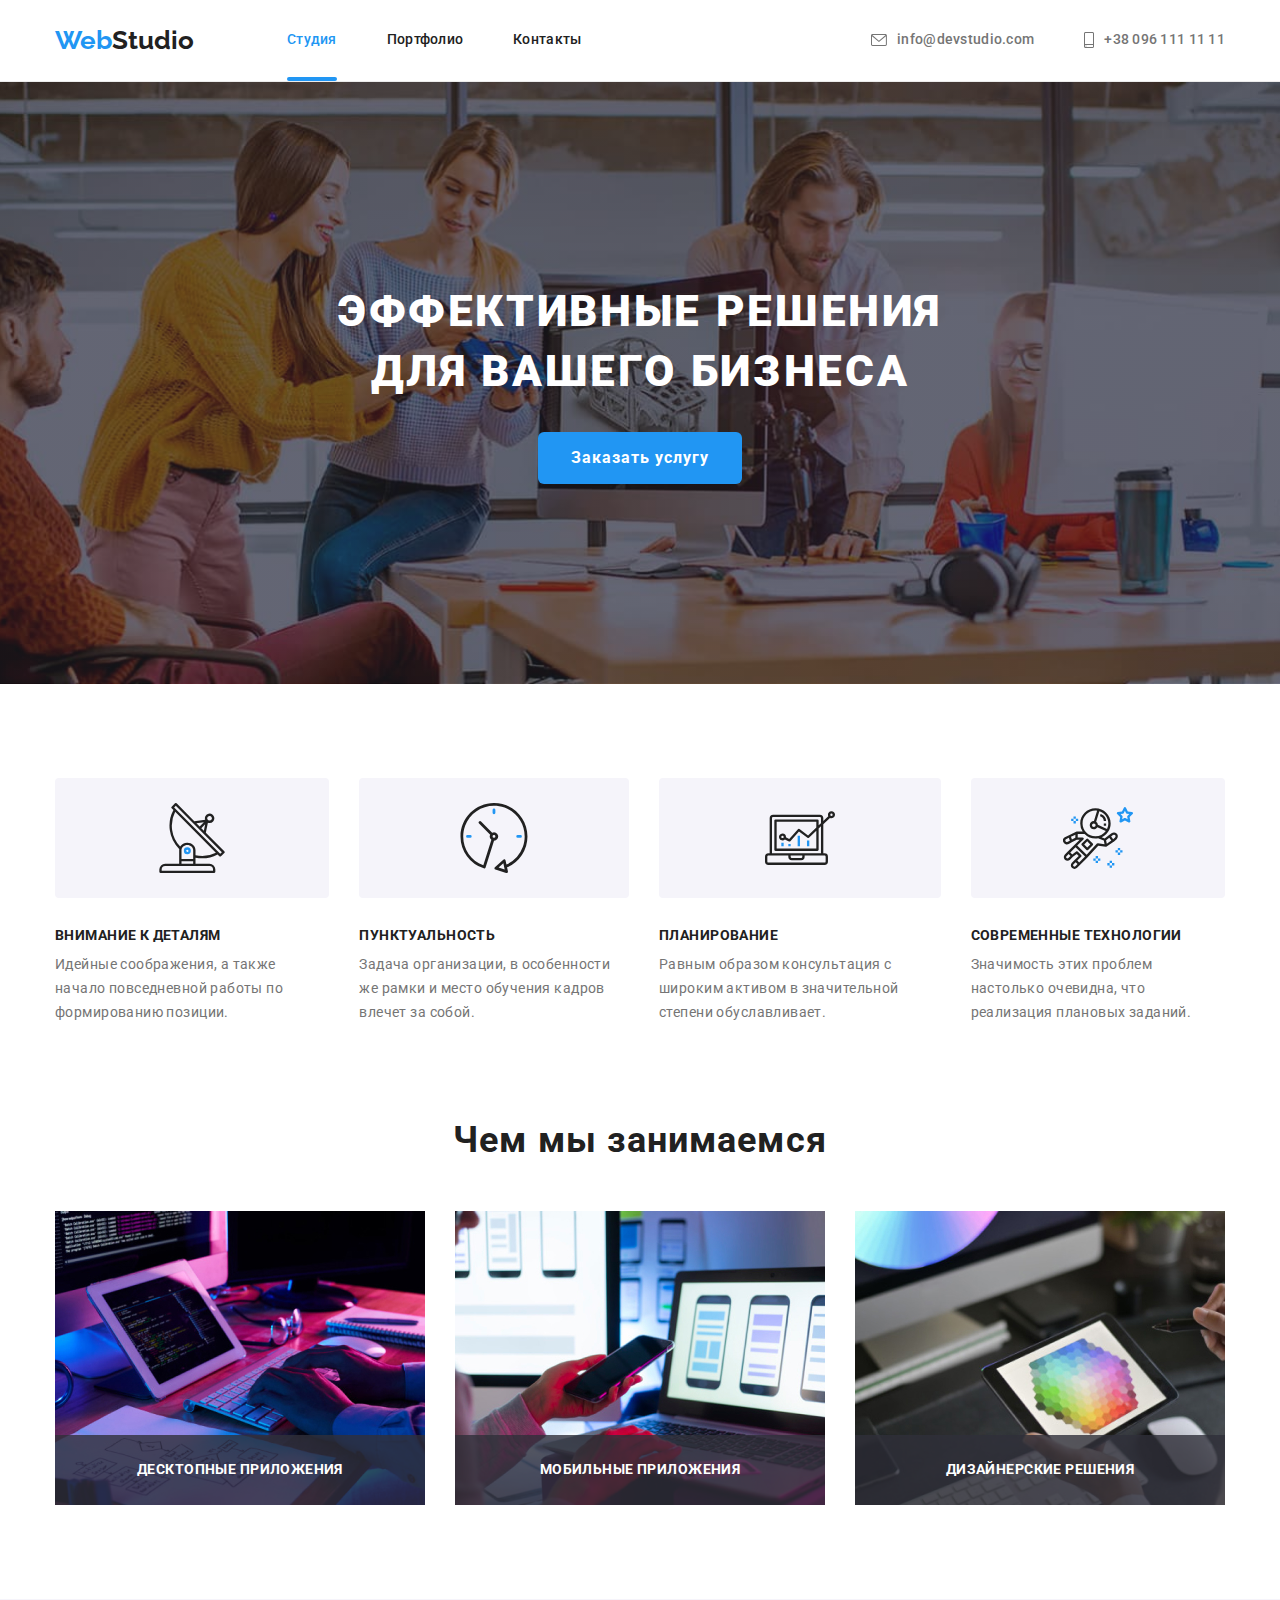
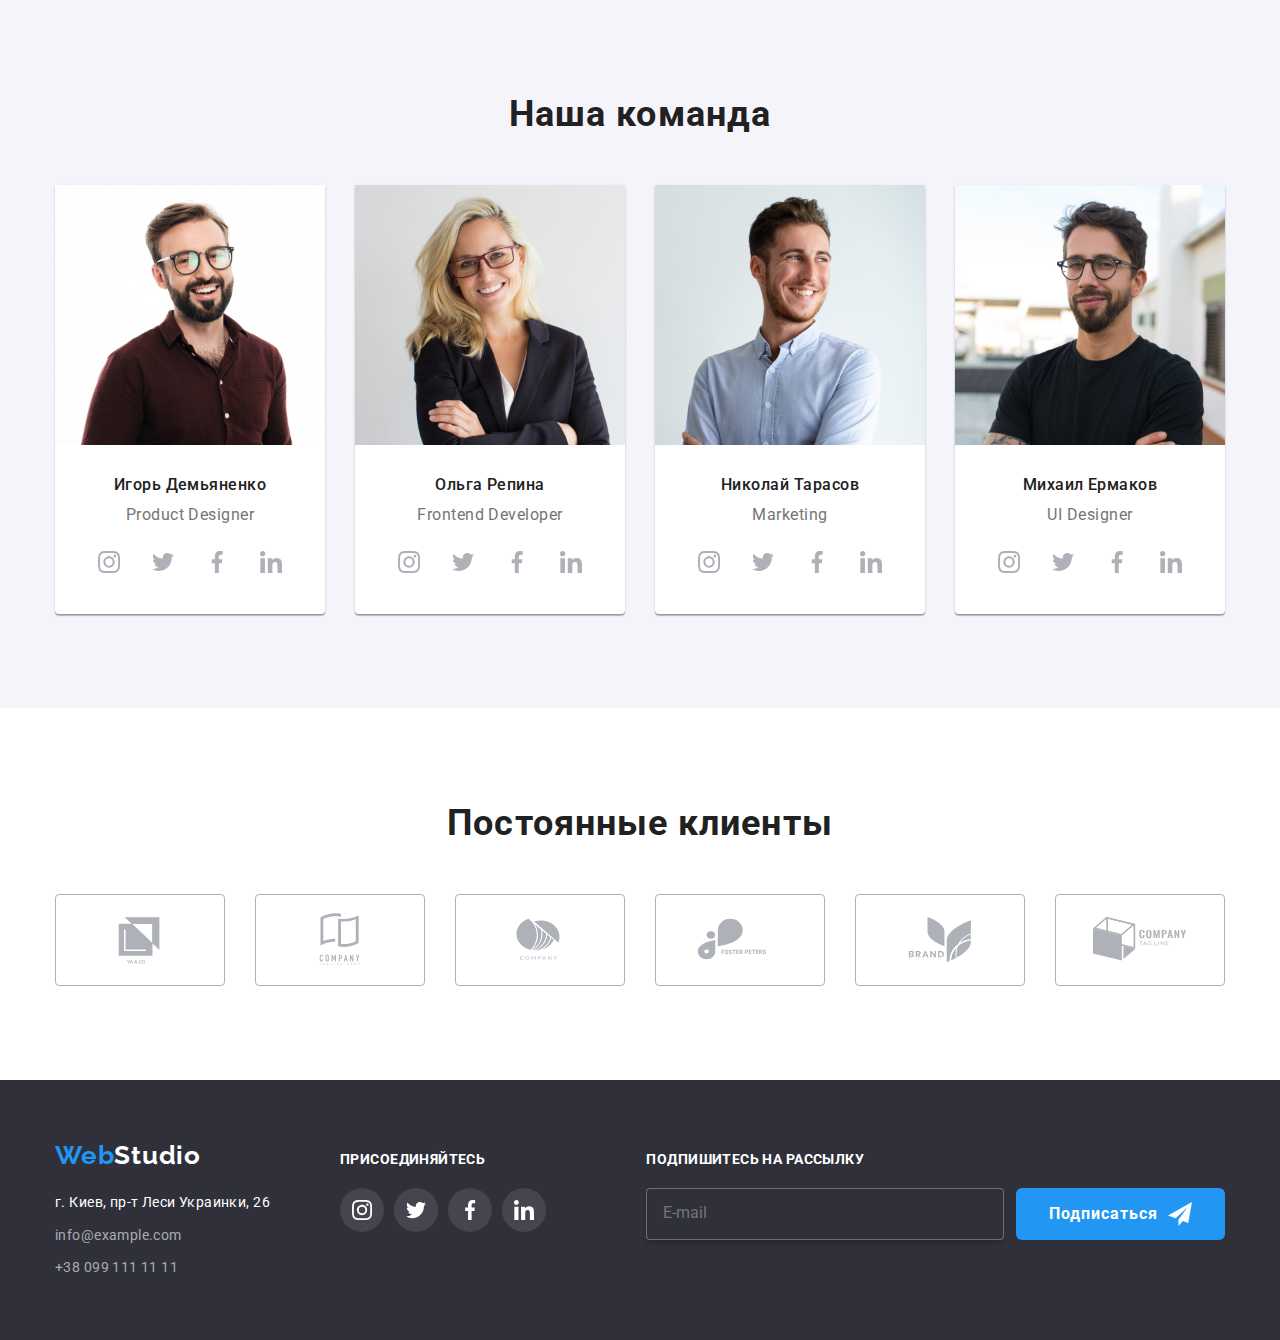
==== commit c3c44ee5: "some of steps" ====
--- a/index.html
+++ b/index.html
@@ -414,8 +414,8 @@
                     <input class="footer-subscribe-email" type="email" name="email" placeholder="E-mail">
                     <button class="footer-subscribe-button" type="submit"> 
                     Подписаться
-                        <svg class="footer-button-icon" width="" height="">
-                            <use href=""> </use>
+                        <svg class="footer-button-icon" width="24" height="24">
+                            <use href="./images/icons.svg#icon-send"> </use>
                         </svg>
                     </button>
                 </form>
@@ -425,11 +425,49 @@
                                 <!-- МОДАЛЬНЕ ВІКНО -->
     <div class="backdrop is-hidden" data-modal>
         <div class="modal-wrapper">
-            <button class="modal-button" type="button" data-modal-close>
+            <button class="modal-button-close" type="button" data-modal-close>
                 <svg class="mobal-button-icon" width="18" height="18">
-                    <use href="./images/assy-icons.svg#icon-close-black-18dp"></use>
+                    <use href="./images/icons.svg#icon-close-black-18dp"></use>
                 </svg>
             </button>
+        
+        <form class="modal-client-contacts" autocomplete="off">
+            <p class="modal-title">Оставьте свои данные, мы вам перезвоним</p>
+            <div class="modal-block">
+                <label for="name">Имя</label>
+                <input class="modal-input" type="text" name="name" id="name" autofocus>
+                <svg class="modal-input-icon" width="18" height="18">
+                    <use href="./images/icons.svg#person-black-18dp-1"></use>
+                </svg>
+            </div>
+            <div class="modal-block">
+            <label for="tel">Телефон</label>
+            <input class="modal-input"type="tel" name="tel" id="tel">
+            <svg class="modal-input-icon" width="18" height="18">
+                <use href="./images/icons.svg#phone-black-18dp-1"></use>
+            </svg>
+            </div>
+            <div class="modal-block">
+            <label for="email">Почта</label>
+            <input class="modal-input" type="email" name="email" id="email">
+            <svg class="modal-input-icon" width="18" height="18">
+                <use href="./images/icons.svg#email-black-18dp-1"></use>
+            </svg>
+            </div>
+
+            <label class="modal-input" for="feedback">Комментарий</label>
+            <textarea class="modal-textarea" name="feedback" id="feedback" cols="10" rows="10" placeholder="Введите текст"></textarea>
+
+
+            <input class="checkbox" type="checkbox" name="policy" id="policy">   
+            <label class="lable-checkbox" for="policy">Соглашаюсь с рассылкой и принимаю Условия договора</label>
+            
+
+            <button class="modal-button-submit" type="submit">
+                Отправить
+            </button>
+        </form>
+
         </div>
     </div>
 
--- a/css/styles.css
+++ b/css/styles.css
@@ -651,8 +651,12 @@
 
 /* Підписуйтесь на розсилку */
 
-.footer-subscribe{
+.footer-subscribe {
   margin-left: auto;
+}
+
+.footer-form{
+  display: flex;
 }
 
 .footer-subscribe-title {
@@ -672,24 +676,54 @@
   border-radius: 4px;
   padding: 15px 16px;
   margin-right: 12px;
+
+  box-shadow: 0px 4px 4px rgba(0, 0, 0, 0.15);
   background-color: rgba(47, 48, 58, 1);
+  color: var(--white-color);
+  
+  transition: color var(--transition-origin);
+}
+
+.footer-subscribe-email:hover,
+.footer-subscribe-email:focus{
+  border-color: var(--highlight-color);
+  
 }
 
 .footer-subscribe-button {
-  display: inline-block;
+  display: flex;
+  align-items: center;
+  justify-content: center;
+
+  padding: 10px 32px;
+  min-width: 200px;
+  min-height: 50px;
+  border: 1px solid transparent;
+  border-radius: 6px;
+
   background-color: var(--highlight-color);
   color: var(--white-color);
+  
+
   font-weight: 700;
   font-size: 16px;
   line-height: 1.87;
   letter-spacing: 0.06em;
-  text-align: center;
-  border: 1px solid transparent;
-  border-radius: 6px;
+    
   cursor: pointer;
-  padding: 10px 32px;
-  width: 200px;
-  height: 50px;}
+  
+  transition: box-shadow var(--transition-origin);
+}
+
+.footer-subscribe-button:hover,
+.footer-subscribe-button:focus{
+
+box-shadow: 0px 4px 4px rgba(0, 0, 0, 0.15);
+}
+
+.footer-button-icon{
+  margin-left: 10px;
+}
 
 /* Стилізація СТОРІНКИ ПОРТФОЛІО */
 .portfolio-title {
@@ -876,6 +910,7 @@
   transform: translate(-50%, -50%);
   width: 528px;
   height: 581px;
+  padding: 40px 40px;
   border-radius: 4px;
 
   background-color: var(--white-color);
@@ -884,7 +919,7 @@
     0px 2px 1px rgba(0, 0, 0, 0.2);
 }
 
-.modal-button {
+.modal-button-close {
   position: absolute;
   top: 8px;
   right: 8px;
@@ -898,4 +933,104 @@
   cursor: pointer;
   background-color: var(--white-color);
   border: 1px solid rgba(0, 0, 0, 0.1);
+}
+
+.modal-title{
+  font-weight: 700;
+  font-size: 20px;
+  line-height: 23px;
+  text-align: center;
+  letter-spacing: 0.03em;
+  color: #212121;
+
+  margin: bottom 12px; ;
+}
+
+.modal-input{
+  width: 100%;
+  height: 40px;
+  padding-left: 42px;
+  padding-top: 12px;
+  padding-bottom: 12px;
+}
+.modal-input:not(:last-child) {
+  margin-bottom: 10px;
+}
+
+.modal-input:hover,
+.modal-input:focus{
+  border-color: var(--highlight-color);
+}
+
+.modal-input:hover ~ .modal-input-icon,
+.modal-input:focus ~ .modal-input-icon{
+  fill: var(--highlight-color);
+}
+
+.modal-block{
+  position: relative;
+}
+
+.modal-input-icon{
+  position: absolute;
+  left: 0%;
+  top: 0%;
+  transform: translate(15px, 30px);
+}
+
+.modal-textarea{
+  width: 100%;
+  height: 120px;
+  padding: 12px 16px;
+  resize: none;
+  
+}
+
+.modal-button-submit {
+
+  margin-right: auto;
+  margin-left: auto;
+
+  display: flex;
+  align-items: center;
+  justify-content: center;
+
+  padding: 10px 32px;
+  max-width: 200px;
+  max-height: 50px;
+  border-radius: 6px;
+
+  background-color: var(--highlight-color);
+  color: var(--white-color);
+
+
+  font-weight: 700;
+  font-size: 16px;
+  line-height: 1.87;
+  letter-spacing: 0.06em;
+
+  cursor: pointer;
+
+  transition: box-shadow var(--transition-origin);
+}
+
+.footer-subscribe-button:hover,
+.footer-subscribe-button:focus {
+
+  box-shadow: 0px 4px 4px rgba(0, 0, 0, 0.15);
+}
+
+.checkbox{
+  -webkit-appearance: none;
+  -moz-appearance: none;
+
+  position: absolute;
+}
+
+.lable-checkbox::after{
+  content: '';
+  display: inline-block;
+  width: 20px;
+  height: 20px;
+  background-color: teal;
 }